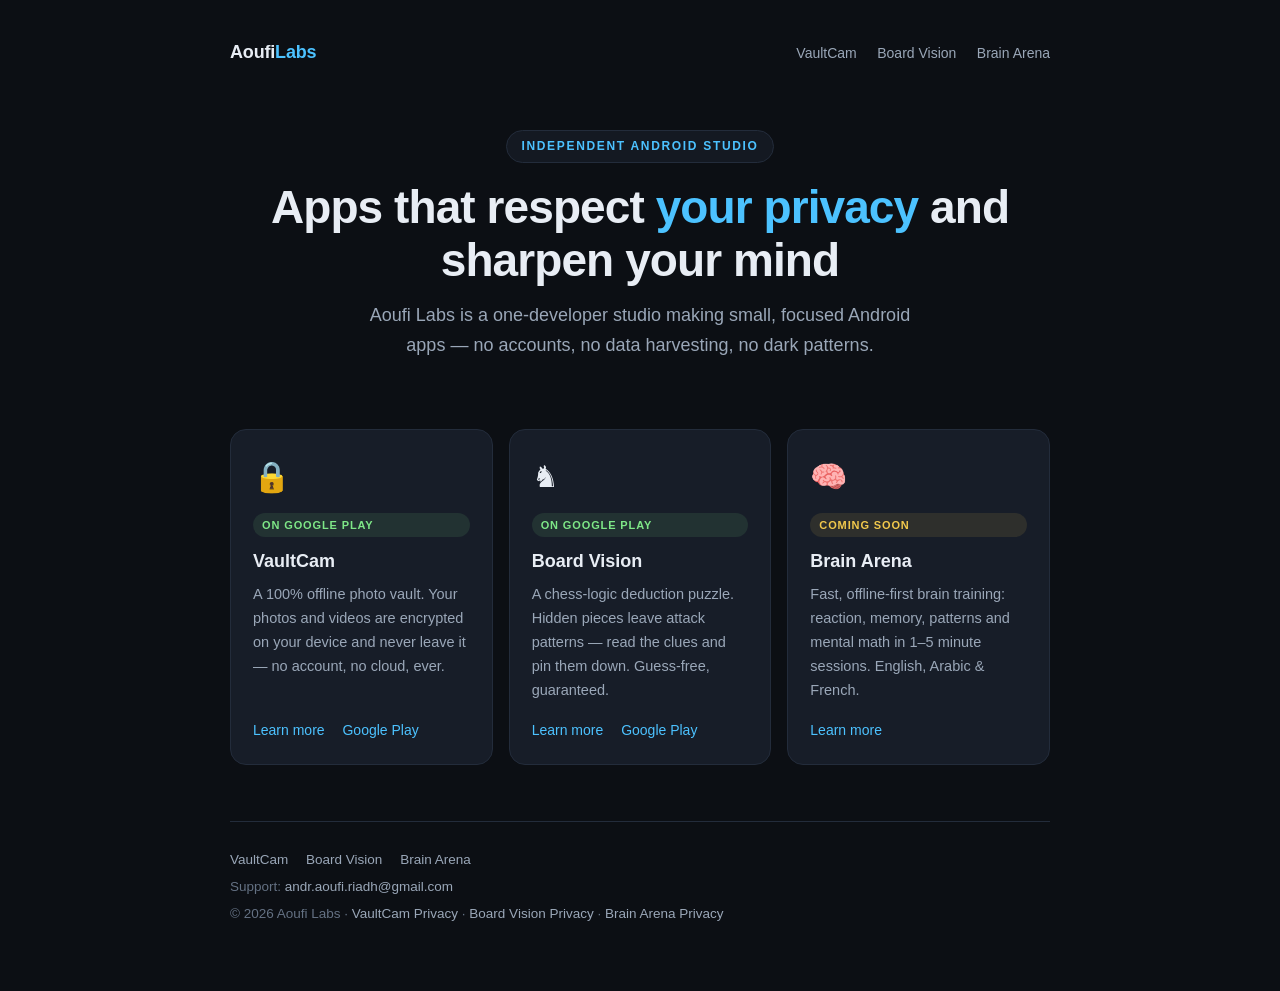
==== index.html @ ca5b5aa7 "Aoufi Labs site: portfolio, app-ads.txt, landing + privacy pages for VaultCam, Board Vision, Brain A" ====
<!DOCTYPE html>
<html lang="en">
<head>
  <meta charset="UTF-8">
  <meta name="viewport" content="width=device-width, initial-scale=1.0">
  <meta name="description" content="Aoufi Labs builds privacy-first and brain-sharpening Android apps: VaultCam, Board Vision, and Brain Arena.">
  <title>Aoufi Labs — Android apps that respect you</title>
  <link rel="stylesheet" href="style.css">
</head>
<body>
<div class="wrap">

  <header class="site-header">
    <div class="brand">Aoufi<span>Labs</span></div>
    <nav class="site-nav">
      <a href="vaultcam/">VaultCam</a>
      <a href="boardvision/">Board Vision</a>
      <a href="brainarena/">Brain Arena</a>
    </nav>
  </header>

  <section class="hero">
    <span class="badge">Independent Android studio</span>
    <h1>Apps that respect <em>your privacy</em> and sharpen your mind</h1>
    <p class="lead">Aoufi Labs is a one-developer studio making small, focused Android
    apps — no accounts, no data harvesting, no dark patterns.</p>
  </section>

  <section class="cards">
    <div class="card">
      <div class="icon">🔒</div>
      <span class="tag live">On Google Play</span>
      <h2>VaultCam</h2>
      <p>A 100% offline photo vault. Your photos and videos are encrypted on your
      device and never leave it — no account, no cloud, ever.</p>
      <div class="links">
        <a href="vaultcam/">Learn more</a>
        <a href="https://play.google.com/store/apps/details?id=aoufi.riadh.vaultcam">Google Play</a>
      </div>
    </div>

    <div class="card">
      <div class="icon">♞</div>
      <span class="tag live">On Google Play</span>
      <h2>Board Vision</h2>
      <p>A chess-logic deduction puzzle. Hidden pieces leave attack patterns —
      read the clues and pin them down. Guess-free, guaranteed.</p>
      <div class="links">
        <a href="boardvision/">Learn more</a>
        <a href="https://play.google.com/store/apps/details?id=aoufi.riadh.boardvisiongame">Google Play</a>
      </div>
    </div>

    <div class="card">
      <div class="icon">🧠</div>
      <span class="tag soon">Coming soon</span>
      <h2>Brain Arena</h2>
      <p>Fast, offline-first brain training: reaction, memory, patterns and mental
      math in 1–5 minute sessions. English, Arabic &amp; French.</p>
      <div class="links">
        <a href="brainarena/">Learn more</a>
      </div>
    </div>
  </section>

  <footer class="site-footer">
    <div class="apps">
      <a href="vaultcam/">VaultCam</a>
      <a href="boardvision/">Board Vision</a>
      <a href="brainarena/">Brain Arena</a>
    </div>
    <div>Support: <a href="mailto:andr.aoufi.riadh@gmail.com">andr.aoufi.riadh@gmail.com</a></div>
    <div>© 2026 Aoufi Labs ·
      <a href="vaultcam/privacy.html">VaultCam Privacy</a> ·
      <a href="boardvision/privacy.html">Board Vision Privacy</a> ·
      <a href="brainarena/privacy.html">Brain Arena Privacy</a>
    </div>
  </footer>

</div>
</body>
</html>
---- style.css ----
/* Aoufi Labs — shared stylesheet (dark, mobile-first, system fonts) */
:root {
  --bg: #0c0f14;
  --bg-2: #141922;
  --card: #171d28;
  --border: #232c3b;
  --text: #e8edf4;
  --text-2: #9aa7b8;
  --text-3: #647183;
  --accent: #4cc2ff;
  --accent-2: #7ee787;
  --danger: #ff6b6b;
}
* { margin: 0; padding: 0; box-sizing: border-box; }
html { -webkit-text-size-adjust: 100%; }
body {
  background: var(--bg);
  color: var(--text);
  font: 16px/1.65 -apple-system, BlinkMacSystemFont, "Segoe UI", Roboto,
        Helvetica, Arial, sans-serif;
  -webkit-font-smoothing: antialiased;
}
.wrap { max-width: 860px; margin: 0 auto; padding: 24px 20px 64px; }
a { color: var(--accent); text-decoration: none; }
a:hover { text-decoration: underline; }

/* Header / nav */
.site-header {
  display: flex; align-items: center; justify-content: space-between;
  padding: 14px 0 22px;
}
.brand { font-weight: 800; font-size: 18px; letter-spacing: -0.01em; color: var(--text); }
.brand span { color: var(--accent); }
.site-nav a { color: var(--text-2); font-size: 14px; margin-left: 16px; }
.site-nav a:hover { color: var(--text); text-decoration: none; }

/* Hero */
.hero { text-align: center; padding: 40px 0 34px; }
.hero .badge {
  display: inline-block; font-size: 12px; font-weight: 700;
  letter-spacing: 0.14em; text-transform: uppercase;
  color: var(--accent); border: 1px solid var(--border);
  background: var(--bg-2); padding: 6px 14px; border-radius: 999px;
  margin-bottom: 18px;
}
.hero h1 { font-size: clamp(30px, 6vw, 46px); letter-spacing: -0.02em; line-height: 1.15; margin-bottom: 14px; }
.hero h1 em { font-style: normal; color: var(--accent); }
.hero p.lead { color: var(--text-2); font-size: 18px; max-width: 560px; margin: 0 auto; }

/* Cards */
.cards { display: grid; gap: 16px; margin-top: 34px; }
@media (min-width: 640px) { .cards { grid-template-columns: repeat(3, 1fr); } }
.card {
  background: var(--card); border: 1px solid var(--border);
  border-radius: 16px; padding: 22px; display: flex; flex-direction: column;
}
.card .icon { font-size: 30px; margin-bottom: 12px; }
.card h2 { font-size: 18px; margin-bottom: 6px; }
.card p { color: var(--text-2); font-size: 14.5px; flex: 1; }
.card .links { margin-top: 16px; font-size: 14px; }
.card .links a { margin-right: 14px; }
.tag {
  display: inline-block; font-size: 11px; font-weight: 700; letter-spacing: 0.08em;
  text-transform: uppercase; padding: 3px 9px; border-radius: 999px; margin-bottom: 10px;
}
.tag.live { color: var(--accent-2); background: rgba(126, 231, 135, 0.1); }
.tag.soon { color: #f2c94c; background: rgba(242, 201, 76, 0.1); }

/* Feature list (app landing pages) */
.features { display: grid; gap: 14px; margin: 30px 0; }
@media (min-width: 640px) { .features { grid-template-columns: 1fr 1fr; } }
.feature {
  background: var(--card); border: 1px solid var(--border);
  border-radius: 14px; padding: 18px;
}
.feature h3 { font-size: 15.5px; margin-bottom: 5px; }
.feature p { color: var(--text-2); font-size: 14px; }

/* Buttons */
.btn {
  display: inline-block; font-weight: 700; font-size: 15px;
  padding: 13px 26px; border-radius: 12px; text-decoration: none;
}
.btn-primary { background: var(--accent); color: #06222f; }
.btn-primary:hover { filter: brightness(1.1); text-decoration: none; }
.btn-ghost { border: 1px solid var(--border); color: var(--text-2); margin-left: 10px; }
.btn-ghost:hover { color: var(--text); text-decoration: none; }
.cta { text-align: center; margin: 34px 0 10px; }
.cta .note { display: block; color: var(--text-3); font-size: 13px; margin-top: 12px; }

/* Trust strip (VaultCam) */
.trust {
  background: rgba(126, 231, 135, 0.06); border: 1px solid rgba(126, 231, 135, 0.25);
  border-radius: 14px; padding: 16px 20px; margin: 26px 0;
  color: var(--accent-2); font-size: 15px; text-align: center;
}

/* Policy pages */
.policy h1 { font-size: 30px; margin: 10px 0 4px; letter-spacing: -0.01em; }
.policy .updated { color: var(--text-3); font-size: 14px; margin-bottom: 26px; }
.policy h2 {
  font-size: 19px; margin: 32px 0 10px; padding-bottom: 6px;
  border-bottom: 1px solid var(--border); color: var(--text);
}
.policy h3 { font-size: 16px; margin: 18px 0 6px; }
.policy p, .policy li { color: var(--text-2); font-size: 15px; margin-bottom: 10px; }
.policy ul { padding-left: 22px; margin-bottom: 14px; }
.policy strong { color: var(--text); }
.callout {
  background: var(--bg-2); border-left: 4px solid var(--accent);
  border-radius: 8px; padding: 14px 18px; margin: 18px 0; font-size: 15px;
  color: var(--text-2);
}
.callout strong { color: var(--text); }

/* Footer */
.site-footer {
  margin-top: 56px; padding-top: 24px; border-top: 1px solid var(--border);
  color: var(--text-3); font-size: 13.5px; line-height: 2;
}
.site-footer a { color: var(--text-2); }
.site-footer .apps a { margin-right: 14px; }
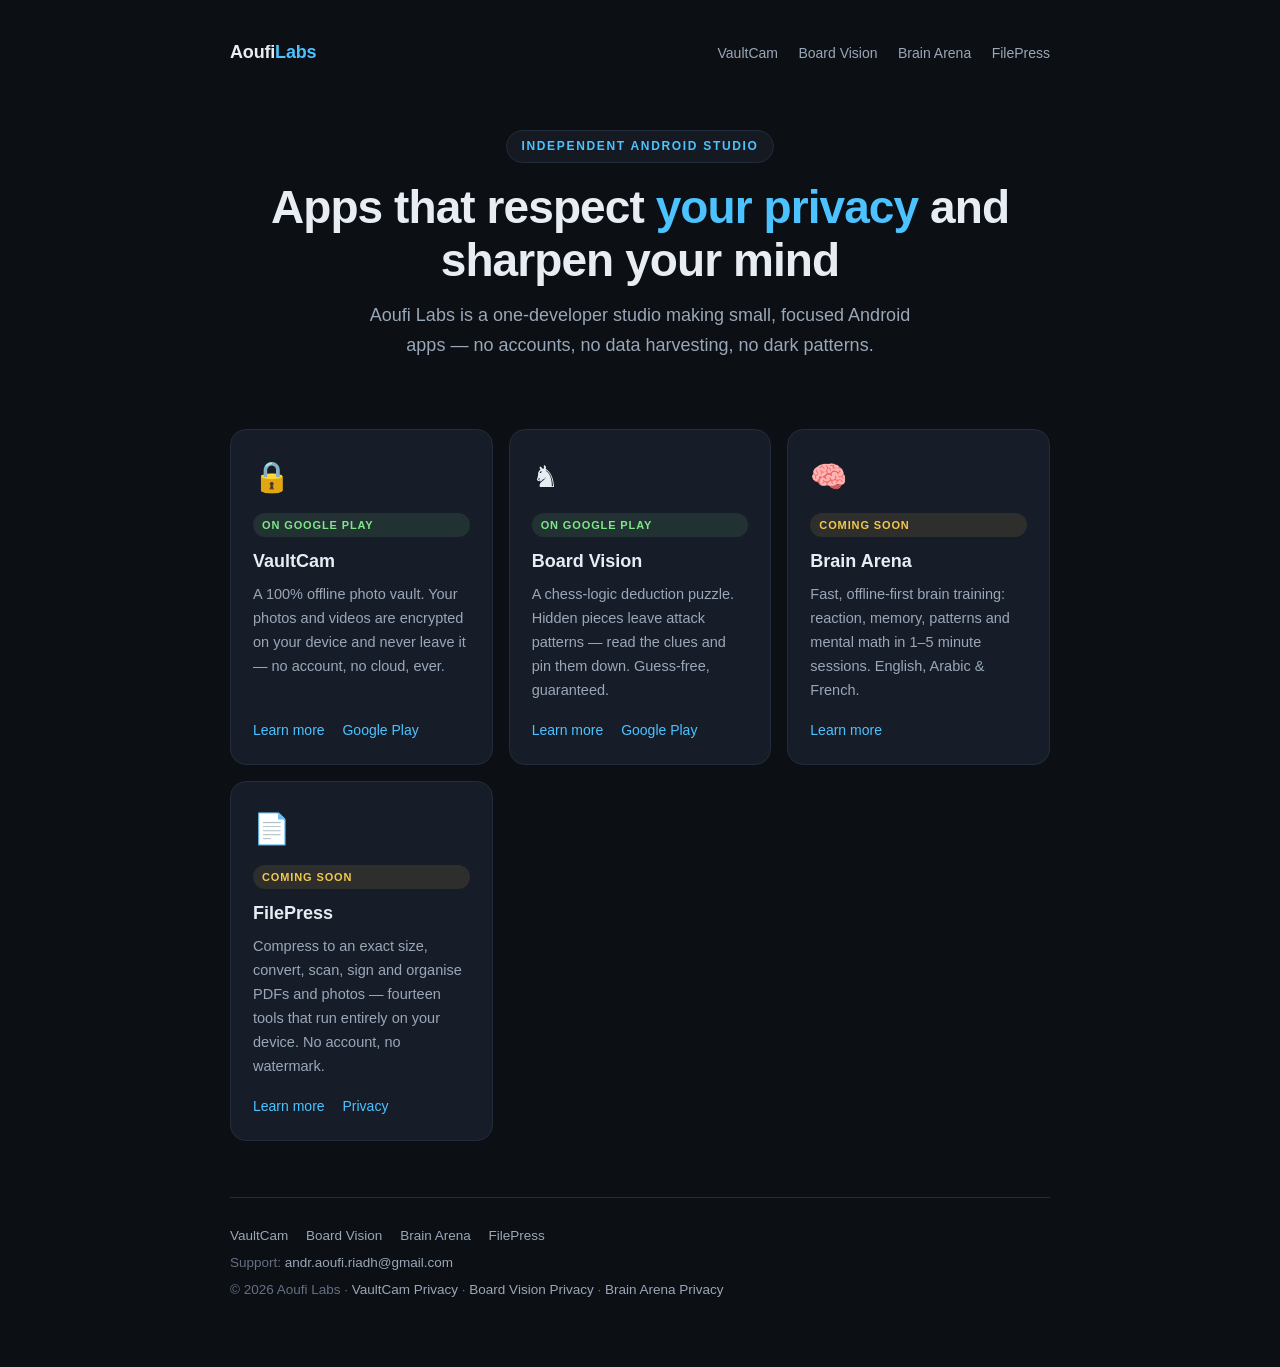
==== commit 83d99c7a: "Add FilePress pages and privacy policy FilePress needs a public privacy policy URL before it can be " ====
--- a/index.html
+++ b/index.html
@@ -16,6 +16,7 @@
       <a href="vaultcam/">VaultCam</a>
       <a href="boardvision/">Board Vision</a>
       <a href="brainarena/">Brain Arena</a>
+      <a href="filepress/">FilePress</a>
     </nav>
   </header>
 
@@ -61,6 +62,18 @@
         <a href="brainarena/">Learn more</a>
       </div>
     </div>
+
+    <div class="card">
+      <div class="icon">📄</div>
+      <span class="tag soon">Coming soon</span>
+      <h2>FilePress</h2>
+      <p>Compress to an exact size, convert, scan, sign and organise PDFs and photos —
+      fourteen tools that run entirely on your device. No account, no watermark.</p>
+      <div class="links">
+        <a href="filepress/">Learn more</a>
+        <a href="filepress/privacy.html">Privacy</a>
+      </div>
+    </div>
   </section>
 
   <footer class="site-footer">
@@ -68,6 +81,7 @@
       <a href="vaultcam/">VaultCam</a>
       <a href="boardvision/">Board Vision</a>
       <a href="brainarena/">Brain Arena</a>
+      <a href="filepress/">FilePress</a>
     </div>
     <div>Support: <a href="mailto:andr.aoufi.riadh@gmail.com">andr.aoufi.riadh@gmail.com</a></div>
     <div>© 2026 Aoufi Labs ·
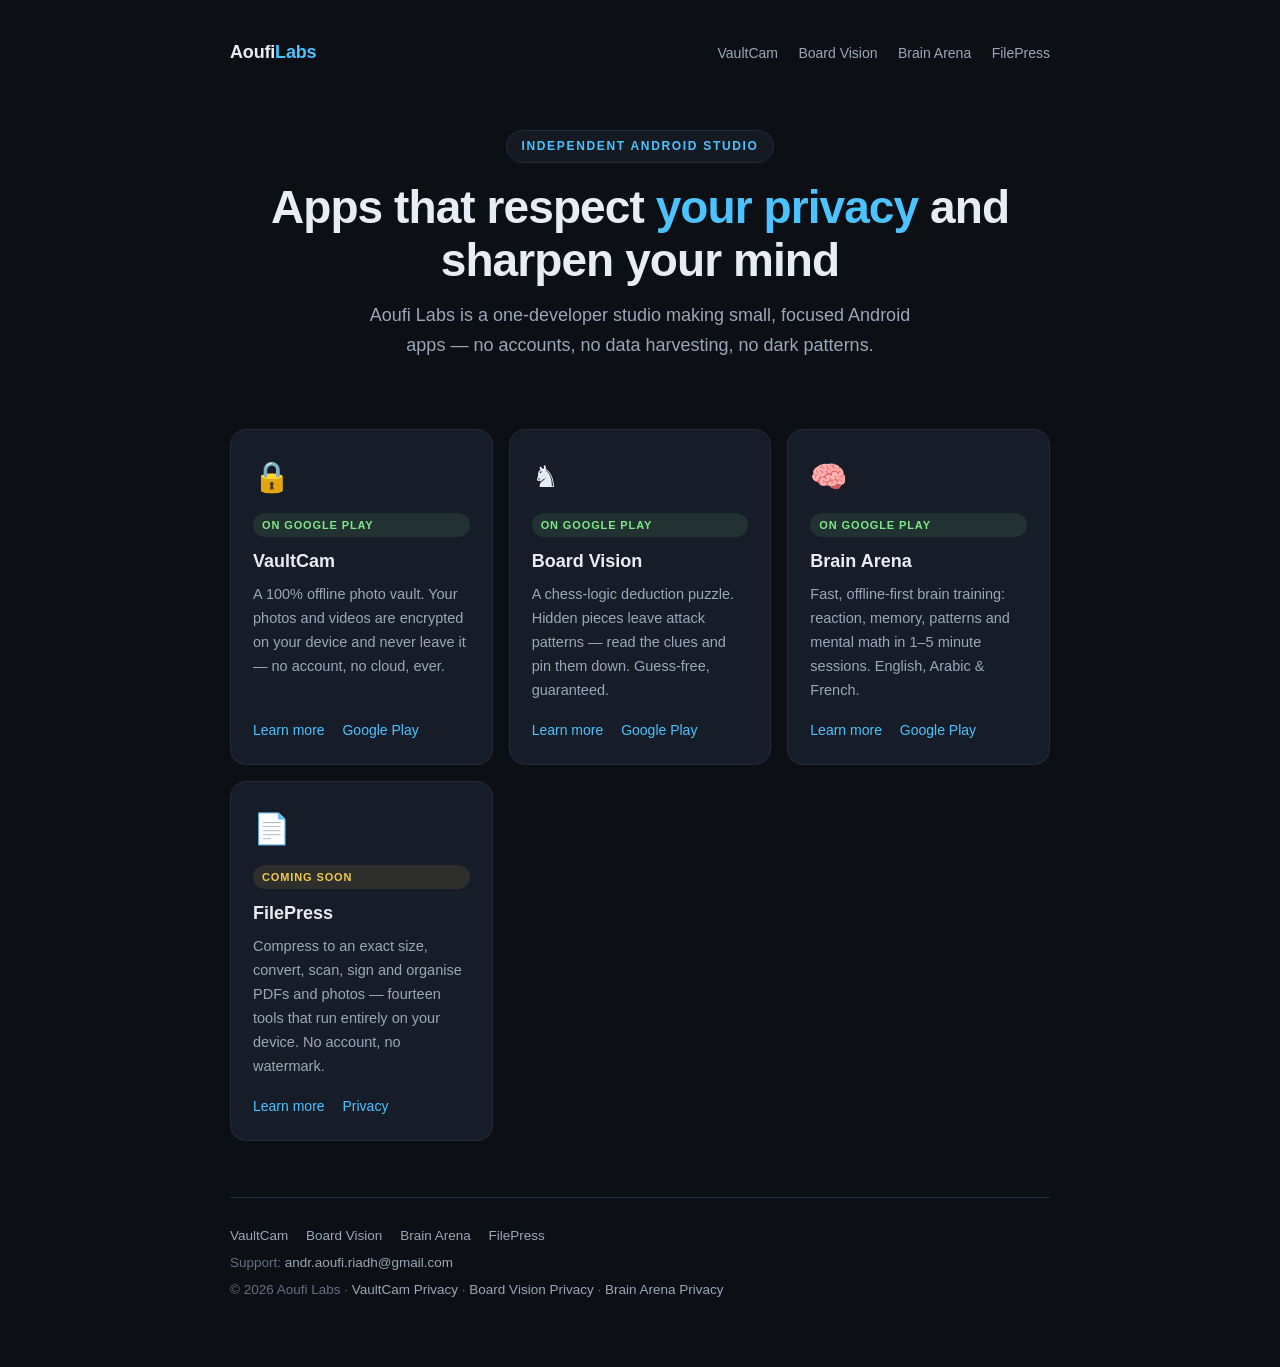
==== commit ee49f381: "Brain Arena is live on Google Play Swaps the "coming soon" tag, badge and email CTA for the store li" ====
--- a/index.html
+++ b/index.html
@@ -3,7 +3,7 @@
 <head>
   <meta charset="UTF-8">
   <meta name="viewport" content="width=device-width, initial-scale=1.0">
-  <meta name="description" content="Aoufi Labs builds privacy-first and brain-sharpening Android apps: VaultCam, Board Vision, and Brain Arena.">
+  <meta name="description" content="Aoufi Labs builds privacy-first and brain-sharpening Android apps: VaultCam, Board Vision, Brain Arena and FilePress.">
   <title>Aoufi Labs — Android apps that respect you</title>
   <link rel="stylesheet" href="style.css">
 </head>
@@ -54,12 +54,13 @@
 
     <div class="card">
       <div class="icon">🧠</div>
-      <span class="tag soon">Coming soon</span>
+      <span class="tag live">On Google Play</span>
       <h2>Brain Arena</h2>
       <p>Fast, offline-first brain training: reaction, memory, patterns and mental
       math in 1–5 minute sessions. English, Arabic &amp; French.</p>
       <div class="links">
         <a href="brainarena/">Learn more</a>
+        <a href="https://play.google.com/store/apps/details?id=aoufi.riadh.brainarena">Google Play</a>
       </div>
     </div>
 
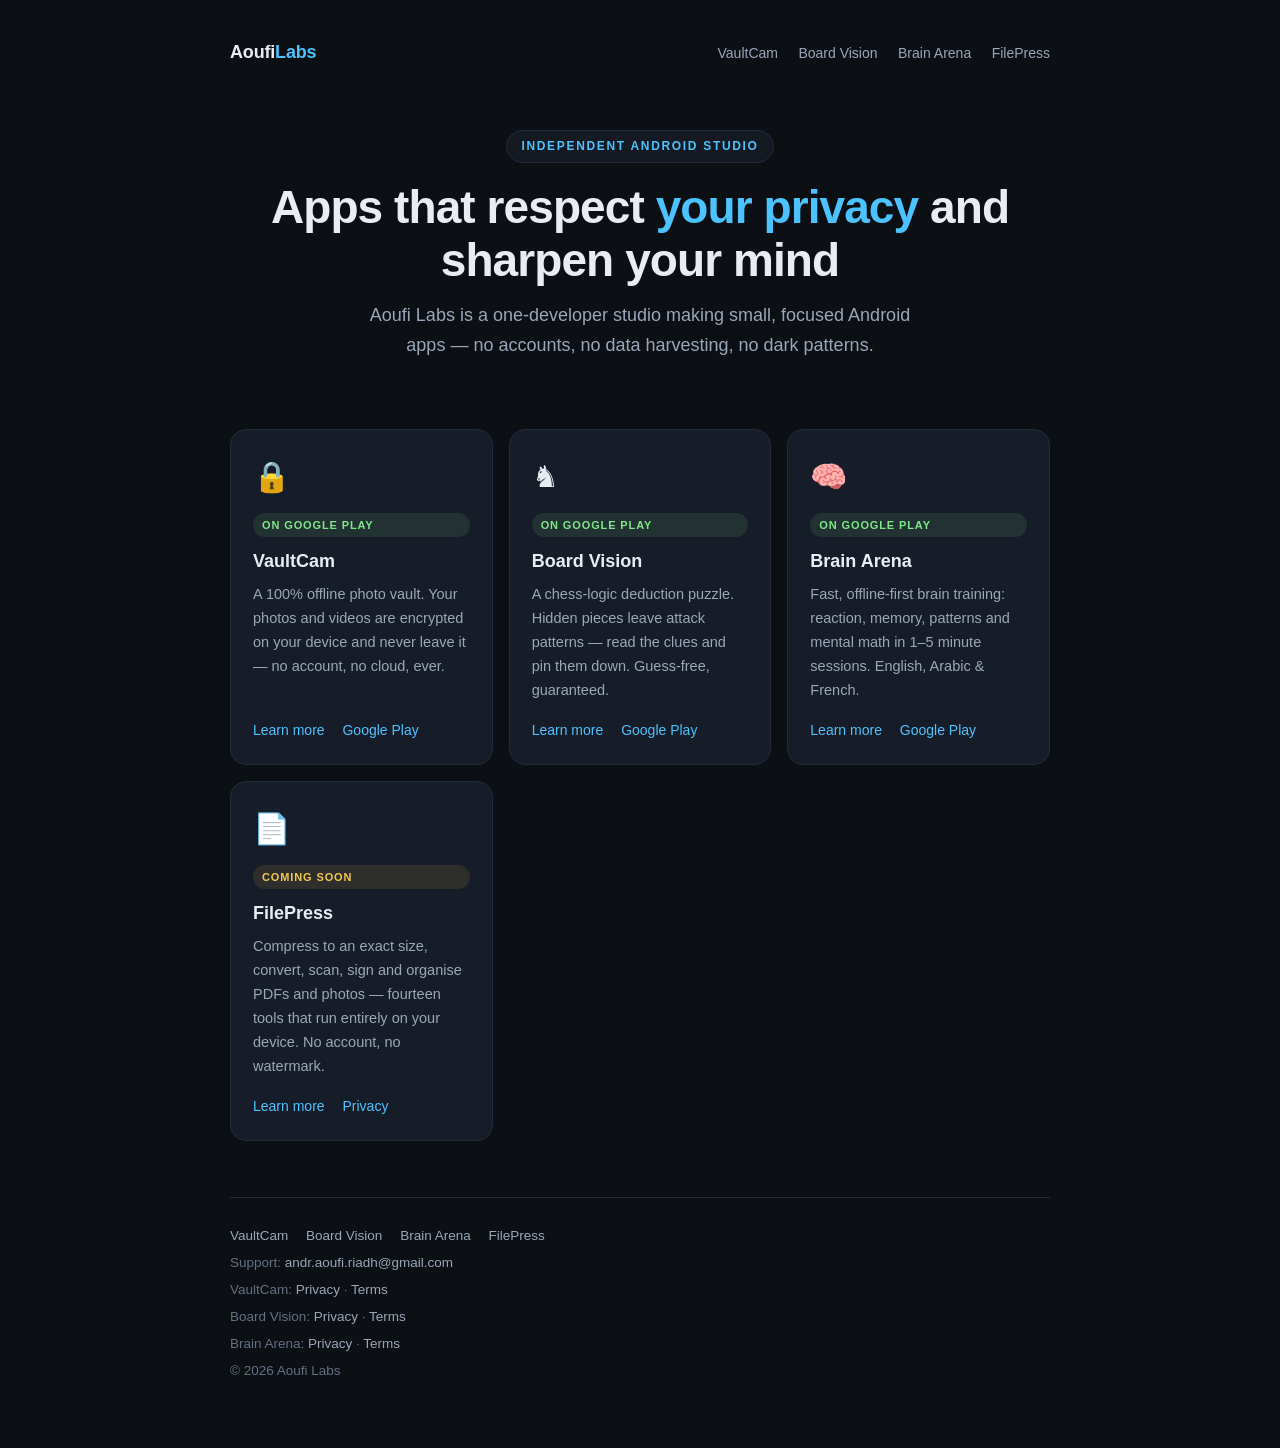
==== commit 05a77a98: "Add Terms of Use for VaultCam, Board Vision and Brain Arena Google Play asks for a Terms of Service " ====
--- a/index.html
+++ b/index.html
@@ -85,11 +85,19 @@
       <a href="filepress/">FilePress</a>
     </div>
     <div>Support: <a href="mailto:andr.aoufi.riadh@gmail.com">andr.aoufi.riadh@gmail.com</a></div>
-    <div>© 2026 Aoufi Labs ·
-      <a href="vaultcam/privacy.html">VaultCam Privacy</a> ·
-      <a href="boardvision/privacy.html">Board Vision Privacy</a> ·
-      <a href="brainarena/privacy.html">Brain Arena Privacy</a>
+    <div>VaultCam:
+      <a href="vaultcam/privacy.html">Privacy</a> ·
+      <a href="vaultcam/terms.html">Terms</a>
     </div>
+    <div>Board Vision:
+      <a href="boardvision/privacy.html">Privacy</a> ·
+      <a href="boardvision/terms.html">Terms</a>
+    </div>
+    <div>Brain Arena:
+      <a href="brainarena/privacy.html">Privacy</a> ·
+      <a href="brainarena/terms.html">Terms</a>
+    </div>
+    <div>© 2026 Aoufi Labs</div>
   </footer>
 
 </div>
